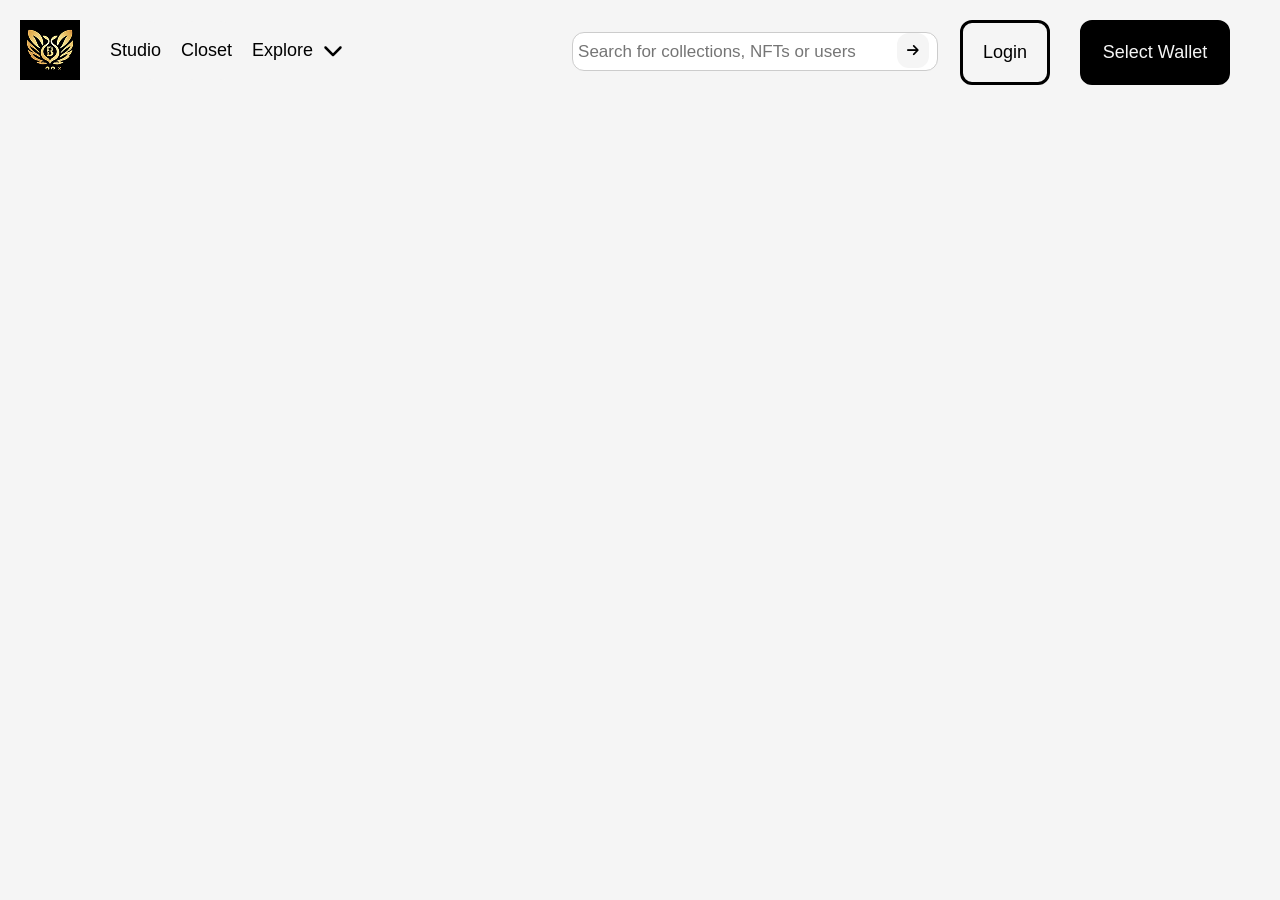
==== C2502/ecommerce/index.html @ e4f7eb0d "Add files via upload" ====
<!DOCTYPE html>
<html lang="en">

<head>
    <meta charset="UTF-8">
    <meta name="viewport" content="width=device-width, initial-scale=1.0">
    <link rel="stylesheet" href="index.css">
    <link rel="stylesheet" href="https://cdnjs.cloudflare.com/ajax/libs/font-awesome/6.0.0/css/all.min.css">
    <title>My Website</title>
</head>

<body>
    <header>
        <ul class="header">
            <li><a class="logo" href="Home.html"><img src="Logo.png" alt="Home"></a></li>
            <li class="navbar">
                <a href="Studio.html" class="button1">Studio</a>
                <a href="Closet.html" class="button1">Closet</a>
                <div class="dropdown">
                    <button class="dropbtn">Explore <img src="chevron-down-solid.svg" alt="Explore"></button>
                    <div class="dropdown-content">
                        <a href="#">Link 1</a>
                        <a href="#">Link 2</a>
                        <a href="#">Link 3</a>
                    </div>
                </div>
            </li>
            <li class="screen-bar">
                <input class="input" type="search" placeholder="Search for collections, NFTs or users">
                <button class="search-button"><i class="fa-solid fa-arrow-right"></i></button>
                <button class="screen-mode"><img src="sun-svgrepo-com.svg" alt="Light Mode"></button>
            </li>
            <li class="button">
                <a href="Login.html" class="button2">Login</a>
                <a href="SelectWallet.html" class="button3">Select Wallet</a>
            </li>
        </ul>
    </header>
</body>

</html>
---- C2502/ecommerce/index.css ----
* {
  box-sizing: border-box;
  margin: 0;
  padding: 0;
}

html {
  font-size: 62.5%;
  font-family: 'Poppins', sans-serif;
  background-color: #f5f5f5;
}

body {
  font-size: 1.8rem;
  line-height: 1.5;
}

li {
  list-style: none;
}

.logo {
  width: 60px;
  height: 60px;
  display: flex;
}

.header {
  width: 100%;
  height: 100px;
  padding: 20px;
  display: flex;
  gap: 30px;
  background-color: #f5f5f5;
}

.navbar {
  display: flex;
  align-items: center;
  gap: 20px;
}

.button1,
.button2,
.button3 {
  display: inline-block;
  padding: 16px 0;
  text-align: center;
  text-decoration: none;
  border-radius: 12px;
}

.button1 {
  background-color: #f5f5f5;
  color: black;
}

.button1:hover {
  background-color: #e0e0e0;
}

.button2 {
  position: absolute;
  right: 230px;
  background-color: #f5f5f5;
  border: 3px solid black;
  width: 90px;
  color: black;
}

.button3 {
  position: absolute;
  right: 50px;
  background-color: black;
  border: 3px solid black;
  width: 150px;
  color: #f5f5f5;
}

.dropdown {
  width: 90px;
  position: relative;
  padding: 19px 0;
}

.dropbtn {
  background-color: #f5f5f5;
  color: black;
  border: none;
  font-size: 1.8rem;
  display: flex;
  gap: 10px;
  width: 20px;
}

.dropdown-content {
  display: none;
  position: absolute;
  min-width: 160px;
  background-color: white;
  box-shadow: 0 8px 16px rgba(0, 0, 0, 0.2);
  z-index: 1;
}

.dropdown-content a {
  color: black;
  padding: 12px 16px;
  text-decoration: none;
  display: block;
}

.dropdown-content a:hover {
  background-color: #f1f1f1;
}

.dropdown:hover .dropdown-content {
  display: block;
}

.screen-bar {
  position: relative;
  left: 200px;
  top: 7px;
}

.input[type="search"] {
  width: 140%;
  height: 65%;
  margin: 5px auto;
  border-radius: 12px;
  font-size: 1.7rem;
  border: 1px solid #ccc;
  padding: 5px;
}

.search-button {
  position: relative;
  bottom: 43px;
  left: 325px;
  background-color: #f5f5f5;
  border: none;
  padding: 10px;
  border-radius: 12px;
}

.screen-mode {
  position: relative;
  bottom: 75px;
  left: 400px;
  display: flex;
  width: 60px;
  height: 30px;
  border: none;
  background-color: white;
  border-radius: 20px;
}

.screen-mode img {
  width: 25px;
  height: 25px;
  background-color: #f5f5f5;
  border-radius: 20px;
}
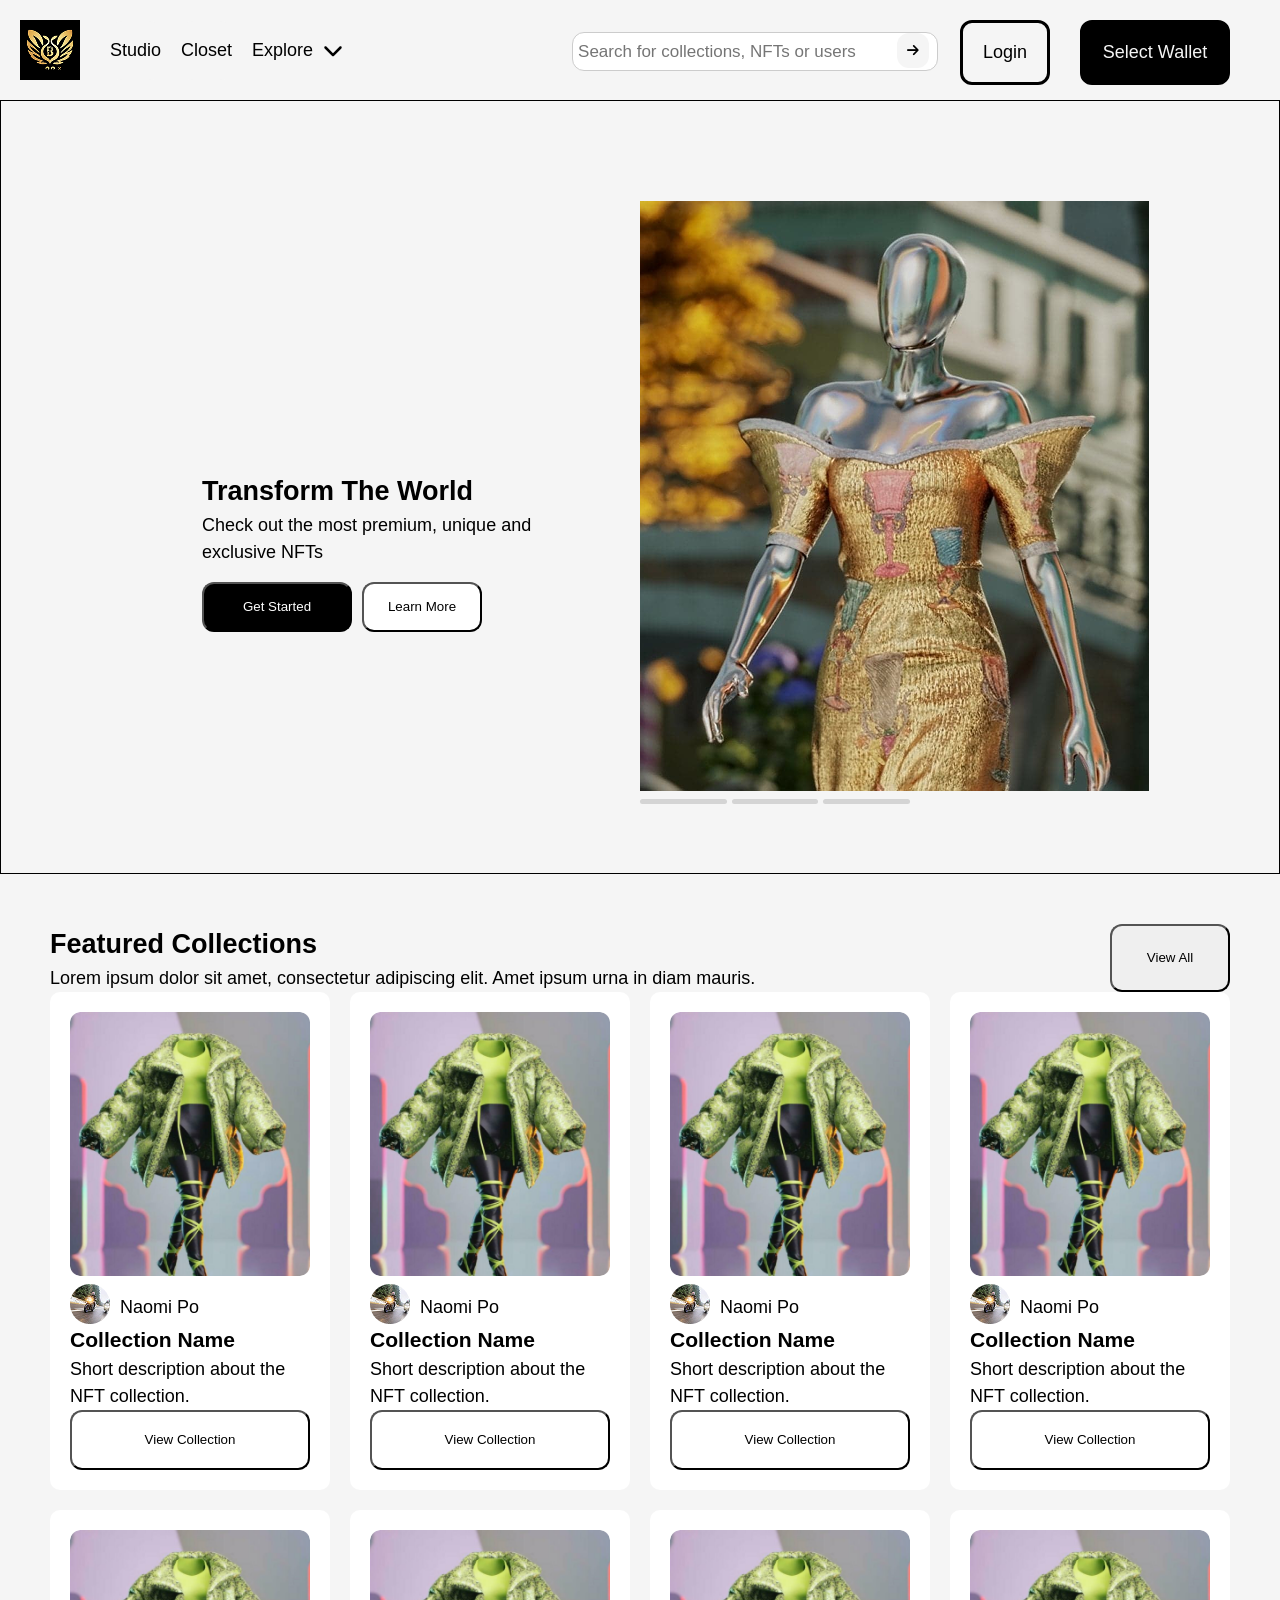
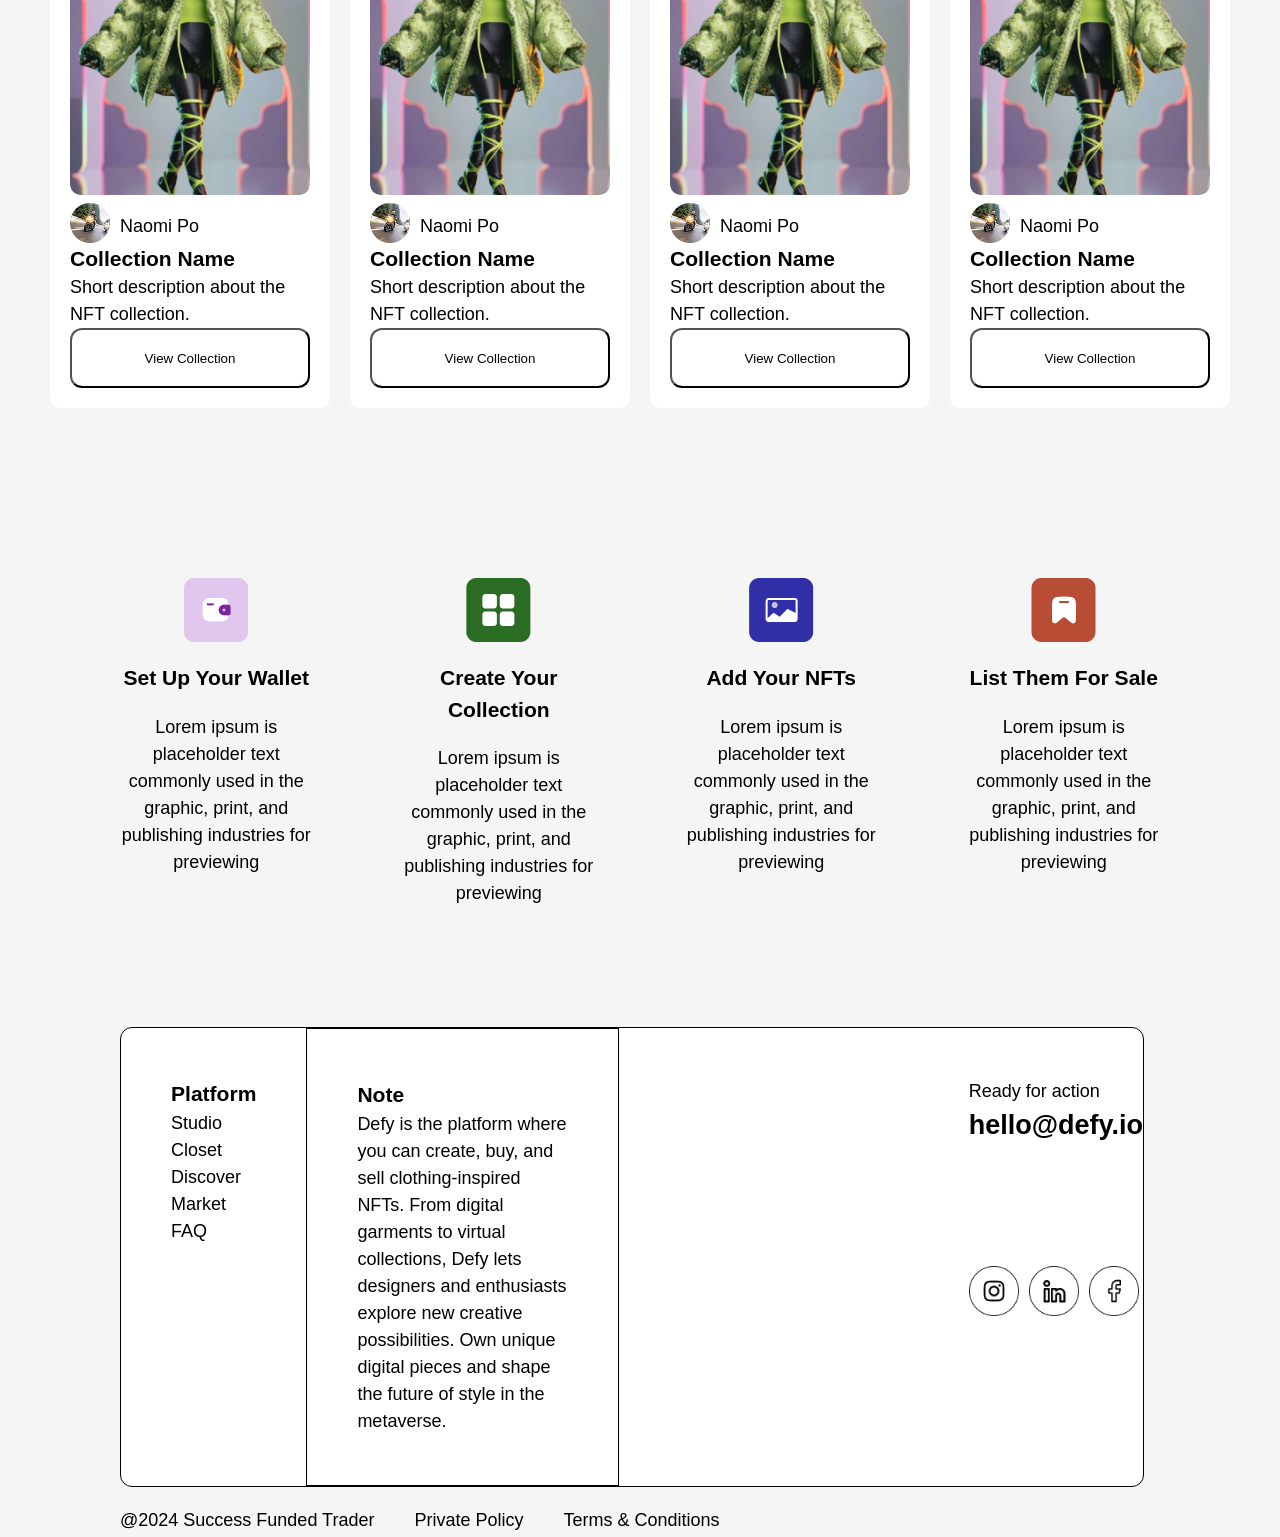
==== commit 02fdd837: "Add files via upload" ====
--- a/C2502/ecommerce/index.html
+++ b/C2502/ecommerce/index.html
@@ -11,31 +11,194 @@
 
 <body>
     <header>
-        <ul class="header">
-            <li><a class="logo" href="Home.html"><img src="Logo.png" alt="Home"></a></li>
-            <li class="navbar">
+        <header class="header">
+            <div class="logo">
+                <a href="Home.html"><img src="img/Logo.png" alt="Home"></a>
+            </div>
+            <nav class="navbar">
                 <a href="Studio.html" class="button1">Studio</a>
                 <a href="Closet.html" class="button1">Closet</a>
                 <div class="dropdown">
-                    <button class="dropbtn">Explore <img src="chevron-down-solid.svg" alt="Explore"></button>
+                    <button class="dropbtn">Explore <img src="img/chevron-down-solid.svg" alt="Explore"></button>
                     <div class="dropdown-content">
                         <a href="#">Link 1</a>
                         <a href="#">Link 2</a>
                         <a href="#">Link 3</a>
                     </div>
                 </div>
-            </li>
-            <li class="screen-bar">
+            </nav>
+            <div class="screen-bar">
                 <input class="input" type="search" placeholder="Search for collections, NFTs or users">
                 <button class="search-button"><i class="fa-solid fa-arrow-right"></i></button>
-                <button class="screen-mode"><img src="sun-svgrepo-com.svg" alt="Light Mode"></button>
-            </li>
-            <li class="button">
+                <button class="screen-mode"><img src="img/sun-svgrepo-com.svg" alt="Light Mode"></button>
+            </div>
+            <div class="button-group">
                 <a href="Login.html" class="button2">Login</a>
                 <a href="SelectWallet.html" class="button3">Select Wallet</a>
-            </li>
-        </ul>
-    </header>
+            </div>
+        </header>
+        <main>
+            <section class="body">
+                <div class="description">
+                    <h1>Transform The World</h1>
+                    <p>Check out the most premium, unique and exclusive NFTs</p>
+                    <div class="button4">
+                        <button class="GetStarted">Get Started</button>
+                        <button class="LearnMore">Learn More</button>
+                    </div>
+                </div>
+                <div class="content">
+                    <div><img src="img/image86.png" alt="NFTs" class="nft-image"></div>
+                    <div class="columnScroll">
+                        <button class="columnScrollButton"></button>
+                        <button class="columnScrollButton"></button>
+                        <button class="columnScrollButton"></button>
+                    </div>
+                </div>
+            </section>
+            <section class="featured-collections">
+                <div class="featured">    
+                    <div class="F">
+                        <h2>Featured Collections</h2>
+                        <p>Lorem ipsum dolor sit amet, consectetur adipiscing elit. Amet ipsum urna in diam mauris.</p></div>
+                    <button class="ViewAll">View All</button>
+                </div>    
+            <div class="collections-grid">
+                <div class="collection-item">
+                    <img class ="item"src="img/items.png" alt="NFT">
+                    <div class="info">
+                        <img class="pin" src="img/246.png">
+                        <p>Naomi Po</p>                
+                    </div>
+                    <h3>Collection Name</h3>
+                    <p>Short description about the NFT collection.</p>
+                    <button class="View">View Collection</button>
+                </div>
+                <div class="collection-item">
+                    <img class ="item"src="img/items.png" alt="NFT">
+                    <div class="info">
+                        <img class="pin" src="img/246.png">
+                        <p>Naomi Po</p>                
+                    </div>
+                    <h3>Collection Name</h3>
+                    <p>Short description about the NFT collection.</p>
+                    <button class="View">View Collection</button>
+                </div>
+                <div class="collection-item">
+                    <img class ="item"src="img/items.png" alt="NFT">
+                    <div class="info">
+                        <img class="pin" src="img/246.png">
+                        <p>Naomi Po</p>                
+                    </div>
+                    <h3>Collection Name</h3>
+                    <p>Short description about the NFT collection.</p>
+                    <button class="View">View Collection</button>
+                </div>
+                <div class="collection-item">
+                    <img class ="item"src="img/items.png" alt="NFT">
+                    <div class="info">
+                        <img class="pin" src="img/246.png">
+                        <p>Naomi Po</p>                
+                    </div>
+                    <h3>Collection Name</h3>
+                    <p>Short description about the NFT collection.</p>
+                    <button class="View">View Collection</button>
+                </div>
+                <div class="collection-item">
+                    <img class ="item"src="img/items.png" alt="NFT">
+                    <div class="info">
+                        <img class="pin" src="img/246.png">
+                        <p>Naomi Po</p>                
+                    </div>
+                    <h3>Collection Name</h3>
+                    <p>Short description about the NFT collection.</p>
+                    <button class="View">View Collection</button>
+                </div>
+                <div class="collection-item">
+                    <img class ="item"src="img/items.png" alt="NFT">
+                    <div class="info">
+                        <img class="pin" src="img/246.png">
+                        <p>Naomi Po</p>                
+                    </div>
+                    <h3>Collection Name</h3>
+                    <p>Short description about the NFT collection.</p>
+                    <button class="View">View Collection</button>
+                </div>
+                <div class="collection-item">
+                    <img class ="item"src="img/items.png" alt="NFT">
+                    <div class="info">
+                        <img class="pin" src="img/246.png">
+                        <p>Naomi Po</p>                
+                    </div>
+                    <h3>Collection Name</h3>
+                    <p>Short description about the NFT collection.</p>
+                    <button class="View">View Collection</button>
+                </div>
+                <div class="collection-item">
+                    <img class ="item"src="img/items.png" alt="NFT">
+                    <div class="info">
+                        <img class="pin" src="img/246.png">
+                        <p>Naomi Po</p>                
+                    </div>
+                    <h3>Collection Name</h3>
+                    <p>Short description about the NFT collection.</p>
+                    <button class="View">View Collection</button>
+                </div>
+            </div>
+        </section>
+        <section class="add">
+            <div class="A">
+                <img src="img/74.png">
+                <h3>Set Up Your Wallet</h3>
+                <p>Lorem ipsum is placeholder text commonly used in the graphic, print, and publishing industries for previewing</p>
+            </div>
+            <div class="A">
+                <img src="img/75.png">
+                <h3>Create Your Collection</h3>
+                <p>Lorem ipsum is placeholder text commonly used in the graphic, print, and publishing industries for previewing</p>
+            </div>
+            <div class="A">
+                <img src="img/76.png">
+                <h3>Add Your NFTs</h3>
+                <p>Lorem ipsum is placeholder text commonly used in the graphic, print, and publishing industries for previewing</p>
+            </div>
+            <div class="A">
+                <img src="img/77.png">
+                <h3>List Them For Sale</h3>
+                <p>Lorem ipsum is placeholder text commonly used in the graphic, print, and publishing industries for previewing</p>
+            </div>
+        </section>
+        </main>
+        <footer>
+        <section class="footer">
+            <div class="Platform">
+                <h3>Platform</h3>
+                <p>Studio</p>
+                <p>Closet</p>
+                <p>Discover</p>
+                <p>Market</p>
+                <p>FAQ</p>
+                </div>
+            <div class="Note">
+                <h3>Note</h3>
+                <p>Defy is the platform where you can create, buy, and sell clothing-inspired NFTs. From digital garments to virtual collections, Defy lets designers and enthusiasts explore new creative possibilities. Own unique digital pieces and shape the future of style in the metaverse.</p>
+            </div>
+            <div class="Email">
+                <p>Ready for action</p>
+                <h1>hello@defy.io</h1>
+                <div class="Network">
+                    <img src="img/85.png">
+                    <img src="img/86.png">
+                    <img src="img/87.png">
+                </div>
+            </div>    
+        </section>
+        <section class="copyright">
+            <p>@2024 Success Funded Trader</p>
+            <p>Private Policy</p>
+            <p>Terms & Conditions</p>
+        </section>
+    </footer>
 </body>
 
-</html>
+</html>
--- a/C2502/ecommerce/index.css
+++ b/C2502/ecommerce/index.css
@@ -6,7 +6,7 @@
 
 html {
   font-size: 62.5%;
-  font-family: 'Poppins', sans-serif;
+  font-family: "Poppins", sans-serif;
   background-color: #f5f5f5;
 }
 
@@ -42,7 +42,8 @@
 
 .button1,
 .button2,
-.button3 {
+.button3,
+.button4 {
   display: inline-block;
   padding: 16px 0;
   text-align: center;
@@ -160,4 +161,167 @@
   height: 25px;
   background-color: #f5f5f5;
   border-radius: 20px;
-}+}
+
+.body {
+  display: flex;
+  justify-content: space-between;
+  box-sizing: border-box;
+  width: 100%;
+  padding: 100px;
+  height: 774px;
+  border: 1px solid #000000;
+}
+
+.description {
+  position: relative;
+  width: 362px;
+  height: 234px;
+  left: 101px;
+  top: 270px;
+}
+.content {
+  width: 50%;
+}
+.button4 {
+  display: flex;
+  gap: 10px;
+}
+.GetStarted {
+  color: white;
+  background-color: black;
+  width: 150px;
+  height: 50px;
+  border-radius: 12px;
+}
+.LearnMore {
+  color: black;
+  background-color: white;
+  width: 120px;
+  height: 50px;
+  border-radius: 12px;
+}
+.columnScroll {
+  width: 50%;
+  height: 5px;
+  background-color: #f5f5f5;
+  display: flex;
+  gap: 5px;
+}
+
+.columnScrollButton {
+  background-color: rgb(212, 212, 212);
+  border: none;
+  width: 35%;
+  cursor: pointer;
+  border-radius: 12px;
+}
+.featured-collections {
+  padding: 50px;
+}
+
+.collections-grid {
+  display: grid;
+  grid-template-columns: repeat(4, 2fr);
+  gap: 20px;
+}
+
+.collection-item {
+  background-color: white;
+  padding: 20px;
+  border-radius: 10px;
+}
+
+.item {
+  width: 100%;
+  border-radius: 10px;
+}
+.collection {
+  display: flex;
+}
+.View {
+  background-color: white;
+  border-radius: 12px;
+  width: 100%;
+  height: 60px;
+}
+.info {
+  display: flex;
+  flex-direction: row;
+  gap: 10px;
+}
+.pin {
+  display: flex;
+  width: 40px;
+  height: 40px;
+}
+.info p {
+  padding-top: 10px;
+}
+.featured {
+  display: flex;
+  justify-content: space-between;
+}
+.ViewAll {
+  border-radius: 12px;
+  width: 120px;
+}
+.add {
+  display: grid;
+  grid-template-columns: repeat(4, 1fr);
+  gap: 20px;
+  padding: 120px;
+}
+.add {
+  display: flex;
+  padding: 120px;
+  gap: 90px;
+}
+.A {
+  display: flex;
+  flex-direction: column;
+  align-items: center;
+  gap: 20px;
+  text-align: center;
+}
+.footer {
+  width: 80%;
+  background-color: white;
+  border-radius: 12px;
+  border: 1px solid black;
+  margin-left: 120px;
+  display: flex;
+}
+.Platform {
+  margin: 50px;
+}
+.Note {
+  width: 40%;
+  border: 1px solid black;
+  padding: 50px;
+}
+.Email {
+  display: flex;
+  flex-direction: column;
+  margin-left: 350px;
+  margin-top: 50px;
+}
+.Network {
+  display: flex;
+  gap: 10px;
+  margin-top: 120px;
+}
+.Network img {
+  width: 50px;
+  height: 50px;
+}
+.copyright {
+  display: flex;
+  gap: 40px;
+  width: 100%;
+  height: 50px;
+  background-color: #f5f5f5;
+  color: black;
+  padding-left: 120px;
+  padding-top: 20px;
+}
